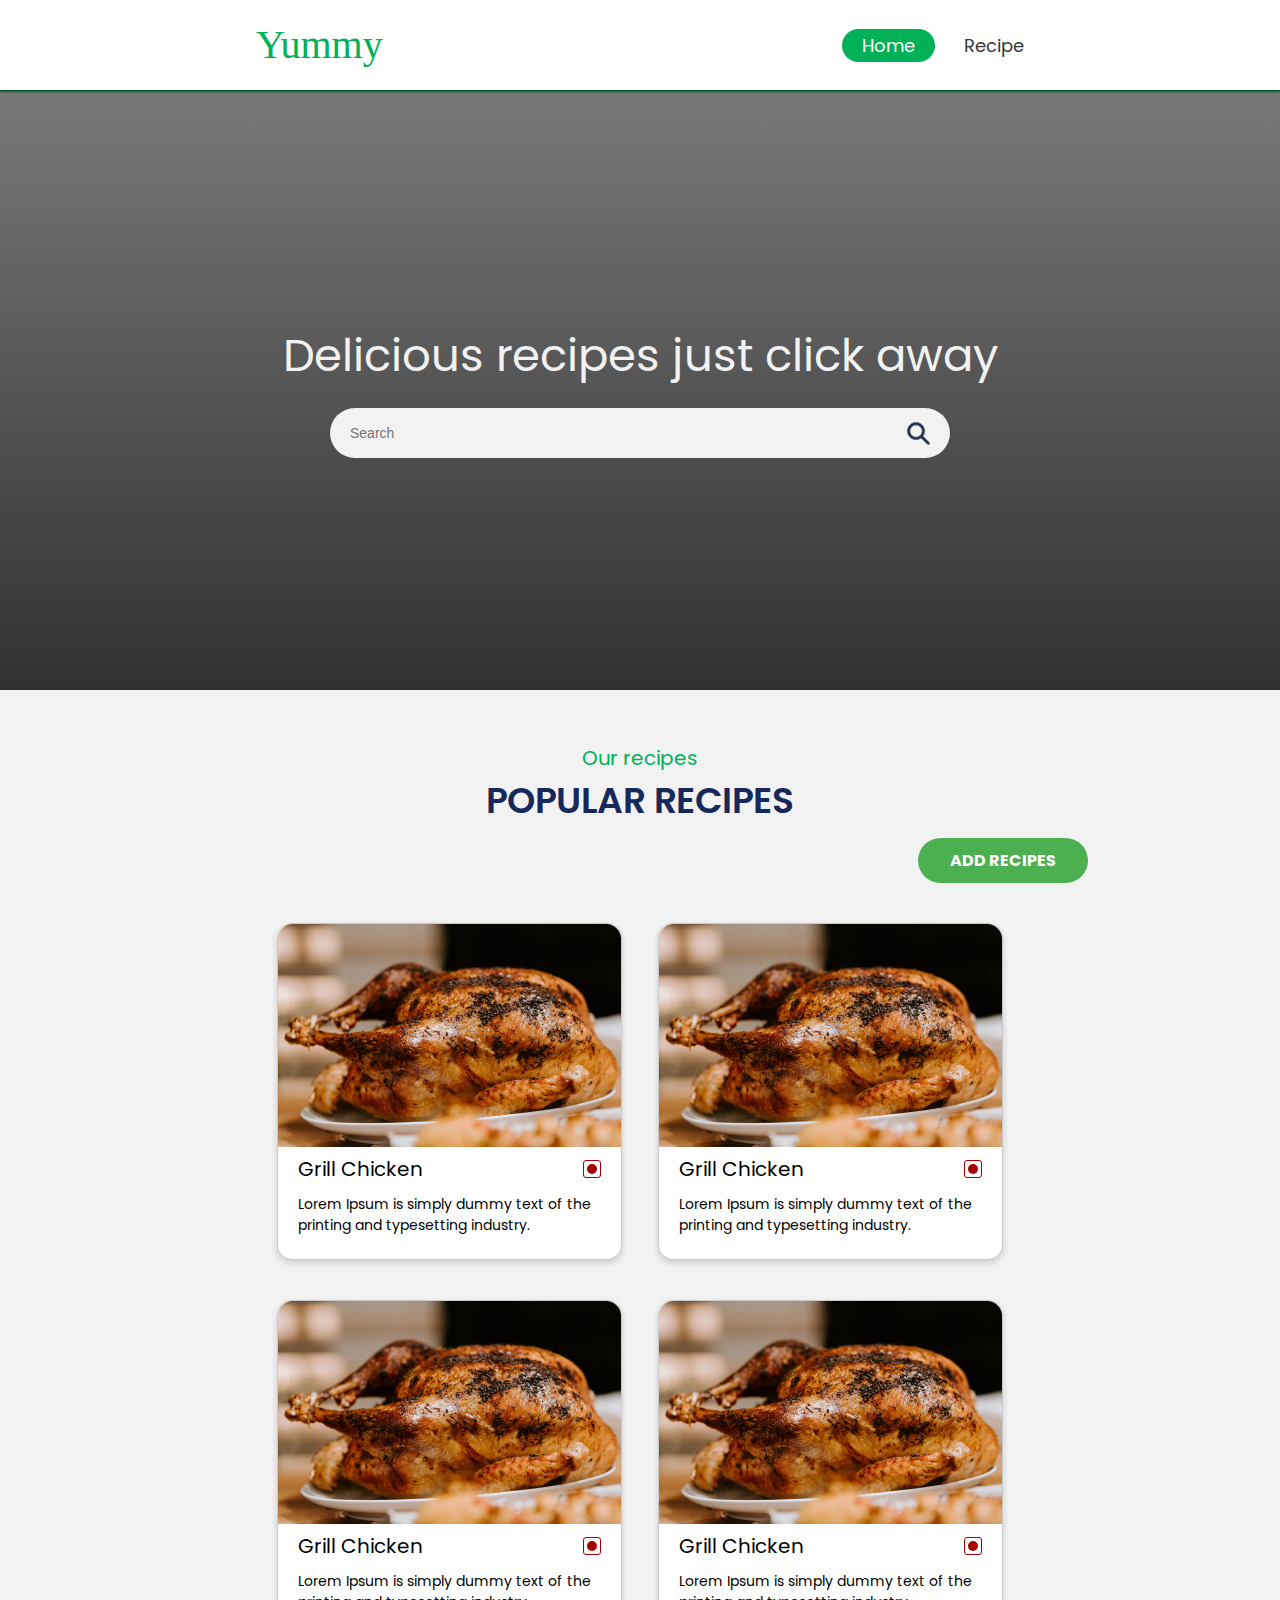
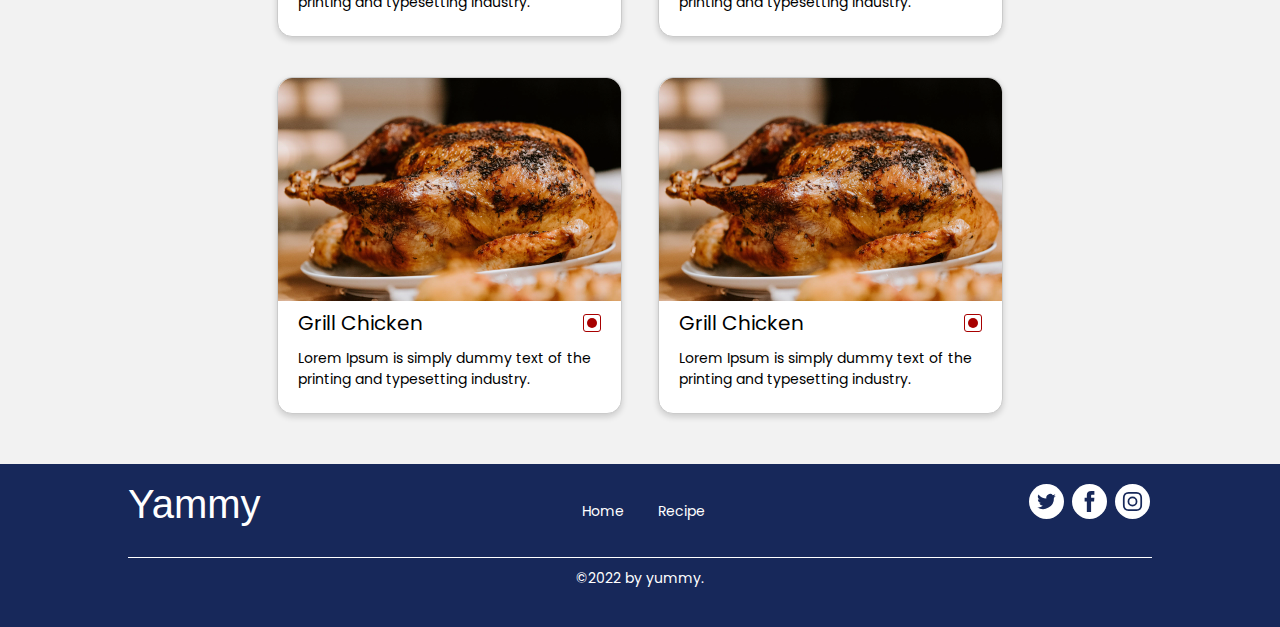
==== app/index.html @ 1faae994 "Task 1 app" ====
<!DOCTYPE html>
<html lang="en">
  <head>
    <meta charset="UTF-8" />
    <meta http-equiv="X-UA-Compatible" content="IE=edge" />
    <meta name="viewport" content="width=device-width, initial-scale=1.0" />
    <title>Yammy</title>
    <link rel="stylesheet" href="css/style.css" />
    <link rel="stylesheet" href="css/NavAndFooterBar.css" />
    <link rel="stylesheet" href="css/heroImg.css" />
  </head>
  <body>
    <!-- Navigation bar STARTING -->
    <nav>
      <div class="navContainer">
        <img src="img/nav/Yummy.svg" alt="logo" />
        <div>
          <a class="active" href="#header">Home</a>
          <a href="#Recipe">Recipe</a>
          <div class="checkbtn"></div>
        </div>
      </div>
    </nav>
    <!-- Navigation bar ENDING -->

    <!-- Home(Section 1) STARTING -->

    <section id="header" class="heroImg">
      <div class="heroImgContainer">
        <h1>Delicious recipes just click away</h1>
        <div class="searchBox">
          <input type="text" placeholder="Search" id="searchBox" />
          <img src="./img/home/search.svg" alt="searchIcon" />
        </div>
      </div>
    </section>

    <!-- Home(Section 1) ENDING -->

    <!-- Recipe(Section 2) STARTING -->

    <section id="Recipe" class="Recipe">
      <h1 class="OurRecipes">Our recipes</h1>
      <h1 class="PopularRecipes">POPULAR RECIPES</h1>
      <div class="AddRecipesBtn">
        <a href="addRecipies.html" class="AddRecipes">ADD RECIPES</a>
      </div>

      <!-- RecipeContainer STARTING -->
      <div class="RecipeContainer">
        <div class="RecipeBox">
          <img
            src="img/Recipes/RecipesImg/GrillChicken/claudio-schwarz-4qJlXK4mYzU-unsplash.png"
            alt=""
          />
          <div class="RecipeBoxContent">
            <div class="RecipeBoxContentName">
              <p>Grill Chicken</p>
              <img src="img/Recipes/VegNVIcon/NV.svg" alt="" />
            </div>
            <div class="Description">
              <p>
                Lorem Ipsum is simply dummy text of the printing and typesetting
                industry.
              </p>
            </div>
          </div>
        </div>

        <div class="RecipeBox">
          <img
            src="img/Recipes/RecipesImg/GrillChicken/claudio-schwarz-4qJlXK4mYzU-unsplash.png"
            alt=""
          />
          <div class="RecipeBoxContent">
            <div class="RecipeBoxContentName">
              <p>Grill Chicken</p>
              <img src="img/Recipes/VegNVIcon/NV.svg" alt="" />
            </div>
            <div class="Description">
              <p>
                Lorem Ipsum is simply dummy text of the printing and typesetting
                industry.
              </p>
            </div>
          </div>
        </div>

        <div class="RecipeBox">
          <img
            src="img/Recipes/RecipesImg/GrillChicken/claudio-schwarz-4qJlXK4mYzU-unsplash.png"
            alt=""
          />
          <div class="RecipeBoxContent">
            <div class="RecipeBoxContentName">
              <p>Grill Chicken</p>
              <img src="img/Recipes/VegNVIcon/NV.svg" alt="" />
            </div>
            <div class="Description">
              <p>
                Lorem Ipsum is simply dummy text of the printing and typesetting
                industry.
              </p>
            </div>
          </div>
        </div>

        <div class="RecipeBox">
          <img
            src="img/Recipes/RecipesImg/GrillChicken/claudio-schwarz-4qJlXK4mYzU-unsplash.png"
            alt=""
          />
          <div class="RecipeBoxContent">
            <div class="RecipeBoxContentName">
              <p>Grill Chicken</p>
              <img src="img/Recipes/VegNVIcon/NV.svg" alt="" />
            </div>
            <div class="Description">
              <p>
                Lorem Ipsum is simply dummy text of the printing and typesetting
                industry.
              </p>
            </div>
          </div>
        </div>

        <div class="RecipeBox">
          <img
            src="img/Recipes/RecipesImg/GrillChicken/claudio-schwarz-4qJlXK4mYzU-unsplash.png"
            alt=""
          />
          <div class="RecipeBoxContent">
            <div class="RecipeBoxContentName">
              <p>Grill Chicken</p>
              <img src="img/Recipes/VegNVIcon/NV.svg" alt="" />
            </div>
            <div class="Description">
              <p>
                Lorem Ipsum is simply dummy text of the printing and typesetting
                industry.
              </p>
            </div>
          </div>
        </div>

        <div class="RecipeBox">
          <img
            src="img/Recipes/RecipesImg/GrillChicken/claudio-schwarz-4qJlXK4mYzU-unsplash.png"
            alt=""
          />
          <div class="RecipeBoxContent">
            <div class="RecipeBoxContentName">
              <p>Grill Chicken</p>
              <img src="img/Recipes/VegNVIcon/NV.svg" alt="" />
            </div>
            <div class="Description">
              <p>
                Lorem Ipsum is simply dummy text of the printing and typesetting
                industry.
              </p>
            </div>
          </div>
        </div>
      </div>
      <!-- RecipeContainer ENDING -->
    </section>

    <!-- Recipe(Section 2) ENDING -->

    <!-- Footer bar STARTING-->
    <footer>
      <div class="footerMenu">
        <div><p>Yammy</p></div>
        <div>
          <a href="#header">Home </a>
          <a href="#Recipe">Recipe</a>
        </div>
        <div>
          <img src="img/footer/Group 14.svg" alt="Twitter" />
          <img src="img/footer/Group 12.svg" alt="Facebook" />
          <img src="img/footer/Group 16.svg" alt="Instragram" />
        </div>
      </div>
      <div class="footerCopyRights">
        <p>©2022 by yummy.</p>
      </div>
    </footer>
    <!-- Footer bar ENDING-->

    <script src="js/script.js"></script>
  </body>
</html>
---- app/css/style.css ----
@import url("https://fonts.googleapis.com/css2?family=Felipa&family=Poppins:ital,wght@0,100;0,200;0,300;0,400;0,500;0,600;0,700;0,800;0,900;1,100;1,200;1,300;1,400;1,500;1,600;1,700;1,800;1,900&display=swap");
@import url("http://fonts.cdnfonts.com/css/apple-chancery");

* {
  margin: 0;
  padding: 0;
}

body {
  background-color: #f2f2f2;
  font-family: "Poppins", sans-serif;
}

/* DECLARING height to Hero Image STARTING*/
.heroImg {
  height: 600px;
}
/* DECLARING height to Hero Image ENDING*/

/* DECLARING Bottom Margin to Hero Image STARTING*/
.heroImgContainer h1 {
  margin-bottom: 18px;
}
/* DECLARING Bottom Margin to Hero Image ENDING*/

/* SEARCH BOX inside Hero Image STARTING*/
.searchBox {
  max-width: 580px;
  height: 50px;
  margin: auto;
  border-radius: 30px;
  padding: 0 20px;
  display: flex;
  justify-content: space-between;
  align-items: center;
}

.searchBox,
.searchBox input {
  background-color: #f2f2f2;
}

.searchBox input {
  width: 100%;
  font-size: 14px;
  outline: none;
  border: none;
}

.searchBox img {
  width: 23px;
  height: 23px;
  cursor: pointer;
}
/* SEARCH BOX inside Hero ENDING*/

/* Recipe STARTING*/
.Recipe {
  width: 70%;
  margin: auto;
}

.OurRecipes,
.PopularRecipes {
  text-align: center;
}
.OurRecipes {
  font-size: 20px;
  font-weight: 400;
  color: #00b158;
  margin-top: 53px;
}

.PopularRecipes {
  font-size: 36px;
  font-weight: 600;
  color: #17285a;
}

.AddRecipesBtn {
  display: flex;
  justify-content: end;
  margin-top: 10px;
}

@media (max-width: 620px) {
  .AddRecipesBtn {
    justify-content: center;
    transition: 0.5s;
  }
}

.AddRecipes {
  background-color: #4caf50;
  color: white;
  font-weight: 700;
  border-radius: 23px;
  padding: 10px 32px;
  font-size: 16px;
  cursor: pointer;
  text-decoration: none;
}

.RecipeContainer {
  display: flex;
  margin: auto;
  flex-wrap: wrap;
  justify-content: center;
  margin-top: 40px;
}

.RecipeBox {
  width: 343px;
  height: 335px;
  background: #ffffff;
  box-shadow: 0px 3px 6px #00000029;
  border: 1px solid #cbcbcb;
  border-radius: 15px;
  margin: 0 18px;
  margin-bottom: 40px;
}

.RecipeBoxContent {
  padding: 0px 20px;
}

.RecipeBoxContentName {
  display: flex;
  justify-content: space-between;
  font-size: 20px;
}

.Description p {
  font-size: 14px;
  margin-top: 10px;
}
/* Recipe ENDING*/
---- app/css/NavAndFooterBar.css ----
/* Navigation Bar STARTING*/

nav {
  background-color: #ffffff;
  width: 100%;
  height: 90px;
  box-shadow: 0px 2px 2px #00b158;
}

.navContainer {
  max-width: 60%;
  margin: auto;
  padding: 13px 0;
  display: flex;
  width: auto;
  justify-content: space-between;
  align-items: center;
}

.navContainer a {
  font-size: 18px;
  margin-left: 25px;
  text-decoration: none;
  color: #363636;
}

nav a:hover {
  border-bottom: 3px solid #00b158;
  color: #00b158;
  transition: 00.2s;
}

nav a.active {
  background: #00b158;
  color: #ffffff;
  transition: 0.5s;
  padding: 4px 20px;
  border-bottom: none;
  border-radius: 20px;
}

.checkbtn {
  background-image: url(../img/nav/Group\ 22.png);
  cursor: pointer;
  color: #ffffff;
  width: 26px;
  height: 20px;
  display: none;
}

/* Navigation Bar MEDIA QURIE*/
@media (max-width: 620px) {
  .navContainer {
    max-width: 90%;
    transition: 0.5s;
  }
  .navContainer a {
    display: none;
  }
  .checkbtn {
    display: flex;
  }
}

/* Navigation Bar ENDING*/

/* Footer Bar STARTING*/

footer {
  bottom: 0;
  background-color: #17285a;
  min-height: 163px;
  margin-top: 10px;
  overflow: hidden;
}

.footerMenu {
  cursor: pointer;
  max-width: 80%;
  margin: auto;
  border-bottom: 1px solid #ffffff;
  display: flex;
  justify-content: space-between;
  align-items: center;
}

.footerMenu a,
.footerMenu p,
.footerMenu img {
  padding: 18px 0 30px;
}

.footerMenu a {
  font-size: 14px;
  text-decoration: none;
  color: #ffffff;
  margin: 15px;
}

.footerMenu p {
  font-family: "Apple Chancery", sans-serif;
  font-size: 40px;
  color: #ffffff;
}

.footerMenu img {
  width: 35px;
  height: 35px;
  margin: 0 2px;
}

.footerCopyRights p {
  font-size: 14px;
  color: #ffffff;
  text-align: center;
  padding: 10px 0;
}

/* Footer Bar MEDIA QURIE*/
@media (max-width: 620px) {
  .footerMenu {
    display: block;
    transition: 0.5s;
    text-align: center;
  }
}
/* Footer Bar STARTING ENDING*/
---- app/css/heroImg.css ----
/* Hero Image STARTING*/

.heroImg {
  background-image: linear-gradient(rgba(0, 0, 0, 0.5), rgba(0, 0, 0, 0.8)),
    url("../img/home/leo-roza-P_z_xlMGuEk-unsplash@2x.png");
  background-position: center;
  background-size: cover;
  background-repeat: no-repeat;
  display: flex;
}

.heroImgContainer {
  width: 90%;
  margin: auto;
  color: #f2f2f2;
}

.heroImgContainer h1 {
  font-size: 45px;
  font-weight: 400;
  text-align: center;
}
/* Hero Image  MEDIA QURIE*/
@media (max-width: 620px) {
  .heroImgContainer h1 {
    font-size: 40px;
  }
}

/* Hero Image ENDING*/
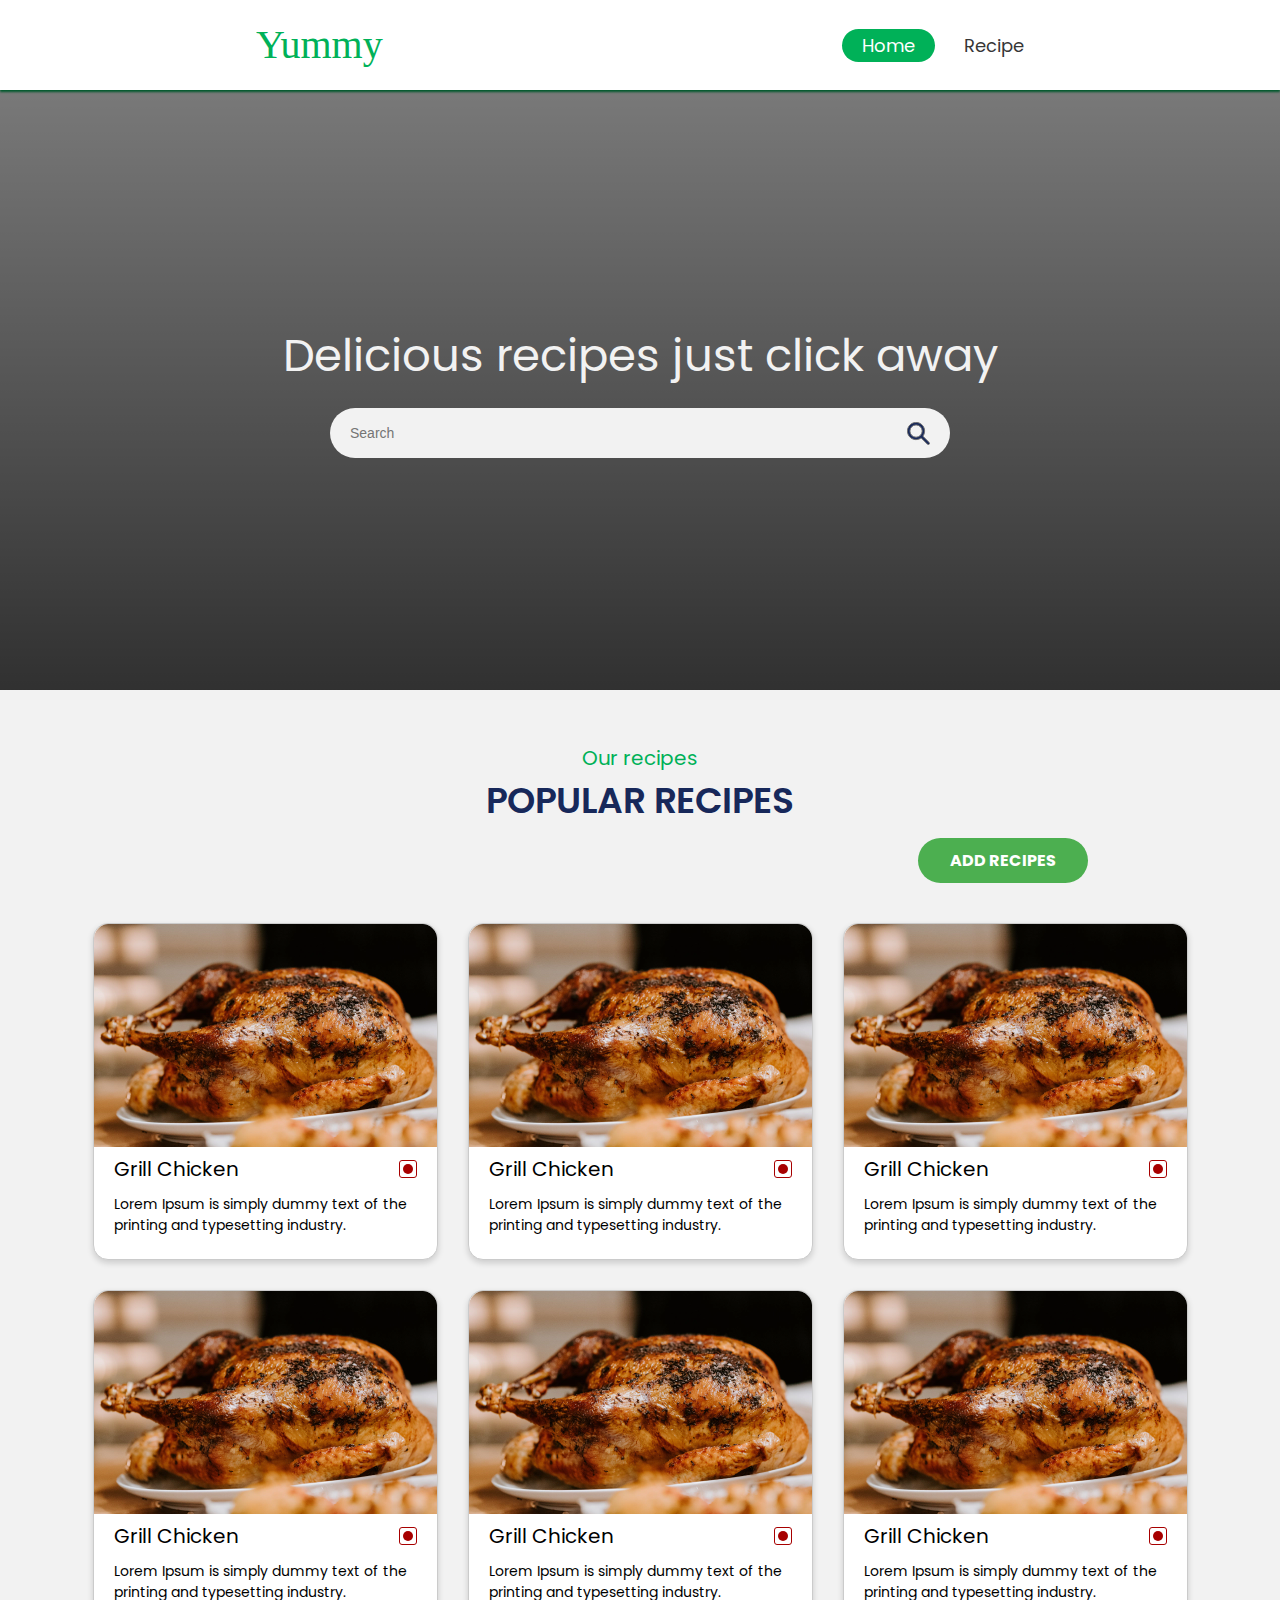
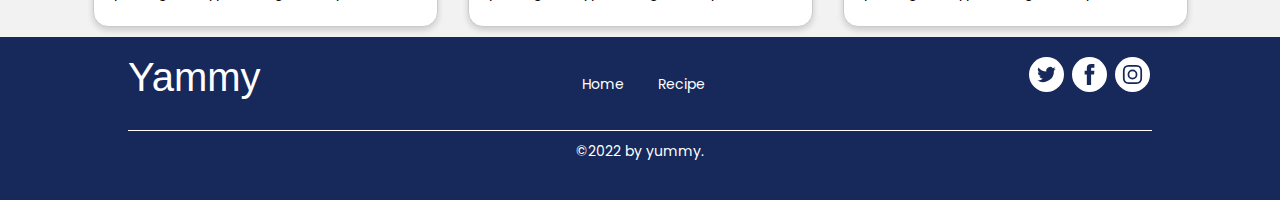
==== commit 84b26720: "task 1" ====
--- a/app/index.html
+++ b/app/index.html
@@ -6,8 +6,6 @@
     <meta name="viewport" content="width=device-width, initial-scale=1.0" />
     <title>Yammy</title>
     <link rel="stylesheet" href="css/style.css" />
-    <link rel="stylesheet" href="css/NavAndFooterBar.css" />
-    <link rel="stylesheet" href="css/heroImg.css" />
   </head>
   <body>
     <!-- Navigation bar STARTING -->
--- a/app/css/style.css
+++ b/app/css/style.css
@@ -1,5 +1,7 @@
 @import url("https://fonts.googleapis.com/css2?family=Felipa&family=Poppins:ital,wght@0,100;0,200;0,300;0,400;0,500;0,600;0,700;0,800;0,900;1,100;1,200;1,300;1,400;1,500;1,600;1,700;1,800;1,900&display=swap");
 @import url("http://fonts.cdnfonts.com/css/apple-chancery");
+@import url("NavAndFooterBar.css");
+@import url("heroImg.css");
 
 * {
   margin: 0;
@@ -79,7 +81,7 @@
 
 .AddRecipesBtn {
   display: flex;
-  justify-content: end;
+  justify-content: flex-end;
   margin-top: 10px;
 }
 
@@ -102,11 +104,23 @@
 }
 
 .RecipeContainer {
-  display: flex;
+  display: grid;
   margin: auto;
-  flex-wrap: wrap;
   justify-content: center;
   margin-top: 40px;
+  grid-template-columns: auto auto auto;
+  gap: 30px;
+}
+@media (max-width: 1200px) {
+  .RecipeContainer {
+    grid-template-columns: auto auto;
+  }
+}
+
+@media (max-width: 780px) {
+  .RecipeContainer {
+    grid-template-columns: auto;
+  }
 }
 
 .RecipeBox {
@@ -116,8 +130,6 @@
   box-shadow: 0px 3px 6px #00000029;
   border: 1px solid #cbcbcb;
   border-radius: 15px;
-  margin: 0 18px;
-  margin-bottom: 40px;
 }
 
 .RecipeBoxContent {
